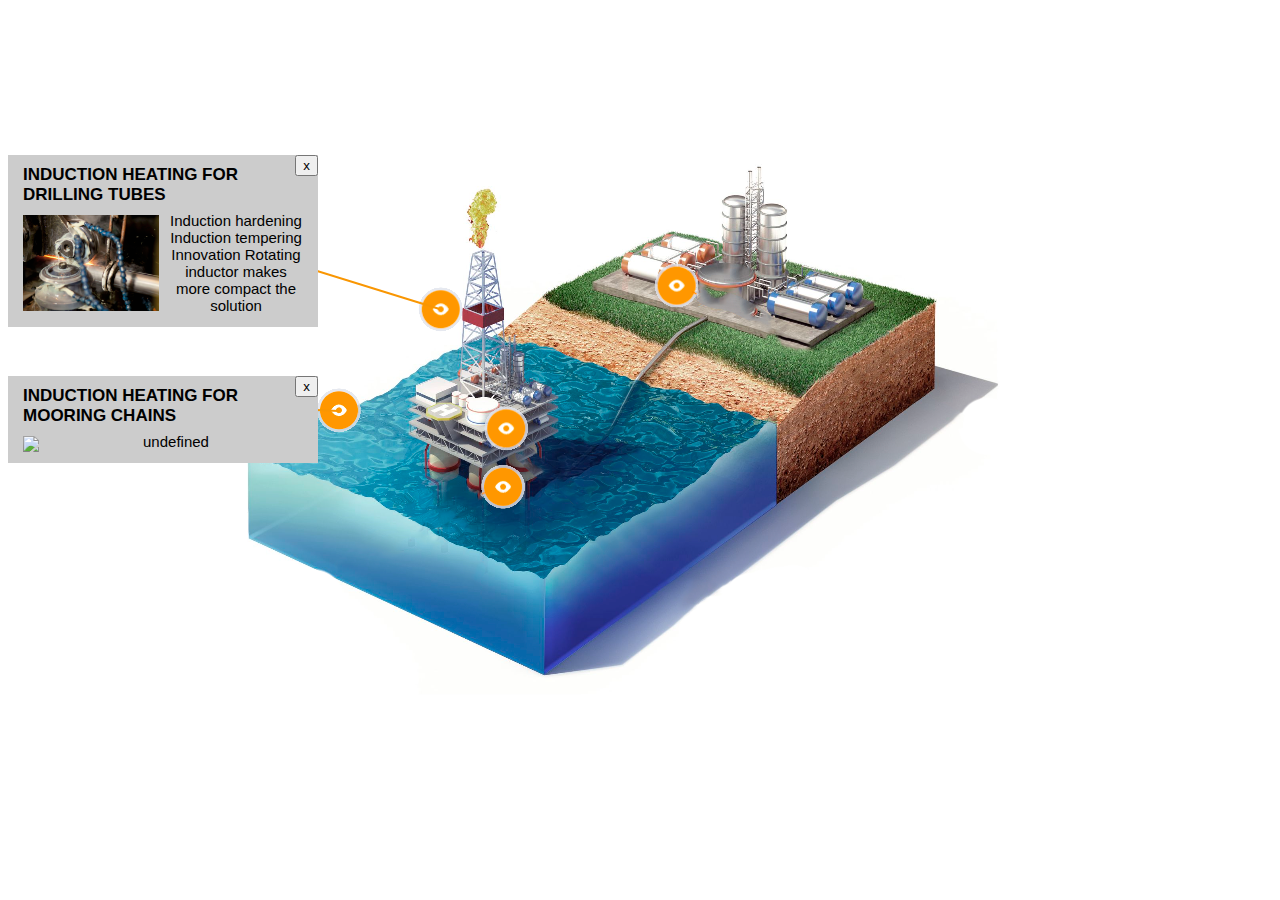
==== 02-MAP-CSS-Infografia/index.html @ ce50b2f8 "Infografia con CANVAS - first" ====
<!DOCTYPE html>
<html lang="en">


<head>
  <meta charset="UTF-8">
  <meta http-equiv="X-UA-Compatible" content="IE=edge">
  <meta name="viewport" content="width=device-width, initial-scale=1.0">
  <link rel="stylesheet" href="styles.css">
  <script src="https://code.jquery.com/jquery-3.6.0.min.js"></script>
  <title>Document</title>
</head>

<body>
  <div class="container">
    <img src="img-to-mao.png" usemap="#mapa">
    <canvas id="canvas" style="position:absolute; top:0; left:0;"></canvas>
    <map name="mapa">
      <area data-active="true" data-title="INDUCTION HEATING FOR DRILLING TUBES" data-index="1" data-img="induction-welded.png" data-applications="Induction hardening Induction tempering Innovation Rotating inductor makes more compact the solution"
        onclick="mostrarLineaYCaja(event, this, true)" title="INDUCTION HEATING FOR DRILLING TUBES" coords="392,159,23"
        shape="circle">

      <area data-active="true" data-title="INDUCTION HEATING FOR MOORING CHAINS" data-index="2"
        onclick="mostrarLineaYCaja(event, this, true)" title="INDUCTION HEATING FOR MOORING CHAINS" coords="291,261,25"
        shape="circle">

      <area data-active="true" data-title="INDUCTION HEATING FOR SEAMLESS TUBE" data-index="3"
        onclick="mostrarLineaYCaja(event, this, true)" title="INDUCTION HEATING FOR SEAMLESS TUBE" coords="460,278,26"
        shape="circle">

      <area data-active="true" data-title="INDUCTION HEATING FOR SUCKER RODS" data-index="4"
        onclick="mostrarLineaYCaja(event, this, true)" title="INDUCTION HEATING FOR SUCKER RODS" coords="455,338,24"
        shape="circle">

      <area data-active="true" data-title="INDUCTION HEATING FOR WELDED TUBE" data-index="5"
        onclick="mostrarLineaYCaja(event, this, true)" title="INDUCTION HEATING FOR WELDED TUBE" coords="629,134,24"
        shape="circle">
    </map>
  </div>


  <script>
    let container = document.querySelector(".container");
    let imgElement = document.querySelector("img");

    function getAreaCenterCoords(area) {
      let coordsStrArray = area.coords.split(",");
      let coordsIntArray = coordsStrArray.map((coord) => parseInt(coord));
      let imgRect = imgElement.getBoundingClientRect();

      return {
        x: coordsIntArray[0] + imgRect.left,
        y: coordsIntArray[1] + imgRect.top,
      };
    }

    function clickOnAreasSequentially() {
      let areas = document.querySelectorAll("area[data-index]");
      let index = 0;

      function clickNextArea() {
        if (index < areas.length) {
          let area = areas[index];

          let simulatedClickEvent = new MouseEvent("click", {
            bubbles: true,
            cancelable: true,
            view: window,
          });

          area.dispatchEvent(simulatedClickEvent, true);

          index++;
          setTimeout(clickNextArea, 500);
        }
      }

      clickNextArea();
    }

    window.addEventListener("load", clickOnAreasSequentially);

    let ultimaCajaTop = 25,
      lineas = [],
      cajas = {},
      ultimaCajaTopIzquierda = 25,
      ultimaCajaTopDerecha = 25;
    container = document.querySelector(".container");


    function createCloseButton(caja, area, index) {
      let closeButton = document.createElement('button');
      closeButton.innerHTML = 'x';
      closeButton.style.position = 'absolute';
      closeButton.style.top = '0';
      closeButton.style.right = '0';
      closeButton.onclick = function () {
        // Ocultar la caja
        caja.style.display = "none";
        // Eliminar la línea
        cajas[index].linea = null;
        // Redibujar las líneas
        redrawLines();
        // Reestablecer la propiedad active del área
        area.dataset.active = 'true';
      };
      caja.appendChild(closeButton);
    }

    function redrawLines() {
      let ctx = document.getElementById('canvas').getContext('2d');
      ctx.clearRect(0, 0, canvas.width, canvas.height);
      ctx.strokeStyle = '#F99602';
      ctx.lineWidth = 2;

      for (let index in cajas) {
        if (cajas[index].linea) {
          ctx.beginPath();
          ctx.moveTo(cajas[index].linea.inicioX, cajas[index].linea.inicioY);
          ctx.lineTo(cajas[index].linea.finalX, cajas[index].linea.finalY);
          ctx.stroke();
        }
      }
    }

    function mostrarLineaYCaja(event, area, simulated = false) {
      if (area.dataset.active === "false") return;
      area.dataset.active = 'false';

      let containerRect = container.getBoundingClientRect();

      let offsetX, offsetY;
      if (simulated) {
        let coords = getAreaCenterCoords(area);
        offsetX = coords.x - containerRect.left;
        offsetY = coords.y - containerRect.top;
      } else {
        offsetX = event.clientX - containerRect.left;
        offsetY = event.clientY - containerRect.top;
      }

      let box = container.querySelector(".pos-" + area.dataset.index);

      if (box) {
        box.style.display = "block";
        area.dataset.active = 'true';

        let finalX;
        if (event.clientX < container.getBoundingClientRect().left + container.offsetWidth / 2) {
          finalX = 0;
        } else {
          finalX = container.offsetWidth - 200;
        }

        // Actualizar la información de la línea en cajas
        cajas[area.dataset.index].linea = {
          inicioX: offsetX,
          inicioY: offsetY,
          finalX: finalX,
          finalY: cajas[area.dataset.index].elemento.offsetTop,
        };
        redrawLines();
      } else {
        let caja = document.createElement('div');
        caja.innerHTML = `
          <div class='content'>
            <span class='title'>${area.dataset.title}</span>
            <img src='${area.dataset.img}' />
            <div class='applications'>
              <span>${area.dataset.applications}</span>
            </div>
          </div>`;
        caja.style.position = 'absolute';
        caja.classList.add("pos-" + area.dataset.index, "box");
        let canvas = document.getElementById('canvas');
        canvas.width = container.offsetWidth;
        canvas.height = container.offsetHeight;

        let finalX;
        let usarTopIzquierda;
        if (offsetX < container.offsetWidth / 2) {
          finalX = 0;
          usarTopIzquierda = true;
        } else {
          finalX = container.offsetWidth - 200;
          usarTopIzquierda = false;
        }

        let topActual = usarTopIzquierda ? ultimaCajaTopIzquierda : ultimaCajaTopDerecha;

        cajas[area.dataset.index] = {
          elemento: caja,
          linea: { inicioX: offsetX, inicioY: offsetY, finalX: finalX, finalY: topActual },
        };

        createCloseButton(caja, area, area.dataset.index);
        redrawLines();

        topActual = topActual -20

        caja.style.left = finalX + 'px';
        caja.style.top = topActual + 'px';

        container.appendChild(caja);

        if (usarTopIzquierda) {
          ultimaCajaTopIzquierda += caja.offsetHeight + 100;
        } else {
          ultimaCajaTopDerecha += caja.offsetHeight + 100;
        }
      }
    }
  </script>
</body>

</html>
---- 02-MAP-CSS-Infografia/styles.css ----
:root {
    --topMov: 10px;
    --leftMov: 30px;
    --rightMov: 30px;
}

canvas {
    pointer-events: none;
}

.hidden {
    display: none;
}

area {
    cursor: pointer;
}

area[data-active="true"] {
    pointer-events: none !important;
}

.container {
    margin: 150px auto 0 auto;
    width: 100%;
    font-family: sans-serif;
    max-width: 1400px;
    position: relative;
    text-align: center;
}

/**** BOX *****/

.box {
    width: 100%;
    max-width: 280px;
    background: white;
    background: #ccc;
    padding: 10px 15px;
}

.box .title {
    font-size: 17px;
    font-weight: bold;
    width: calc(100% - 25px);
    background-color: transparent;
    grid-area: title;
    font-weight: bold;
    width: calc(100% - 25px);
    margin-bottom: 10px;
    text-align: left;
}

.box .content {
    display: grid;
    grid-template-areas:
        'title title'
        'img appl';
}

.box .content .applications {
    display: flex;
    padding-left: 10px;
    font-size: 15px;
    position: relative;
    grid-area: appl;
    top: -3px;
}

.box .content img {
    grid-area: img;
}


/****/
.container-text .close {
    position: absolute;
    right: 5px;
    top: 5px;
    cursor: pointer;
}
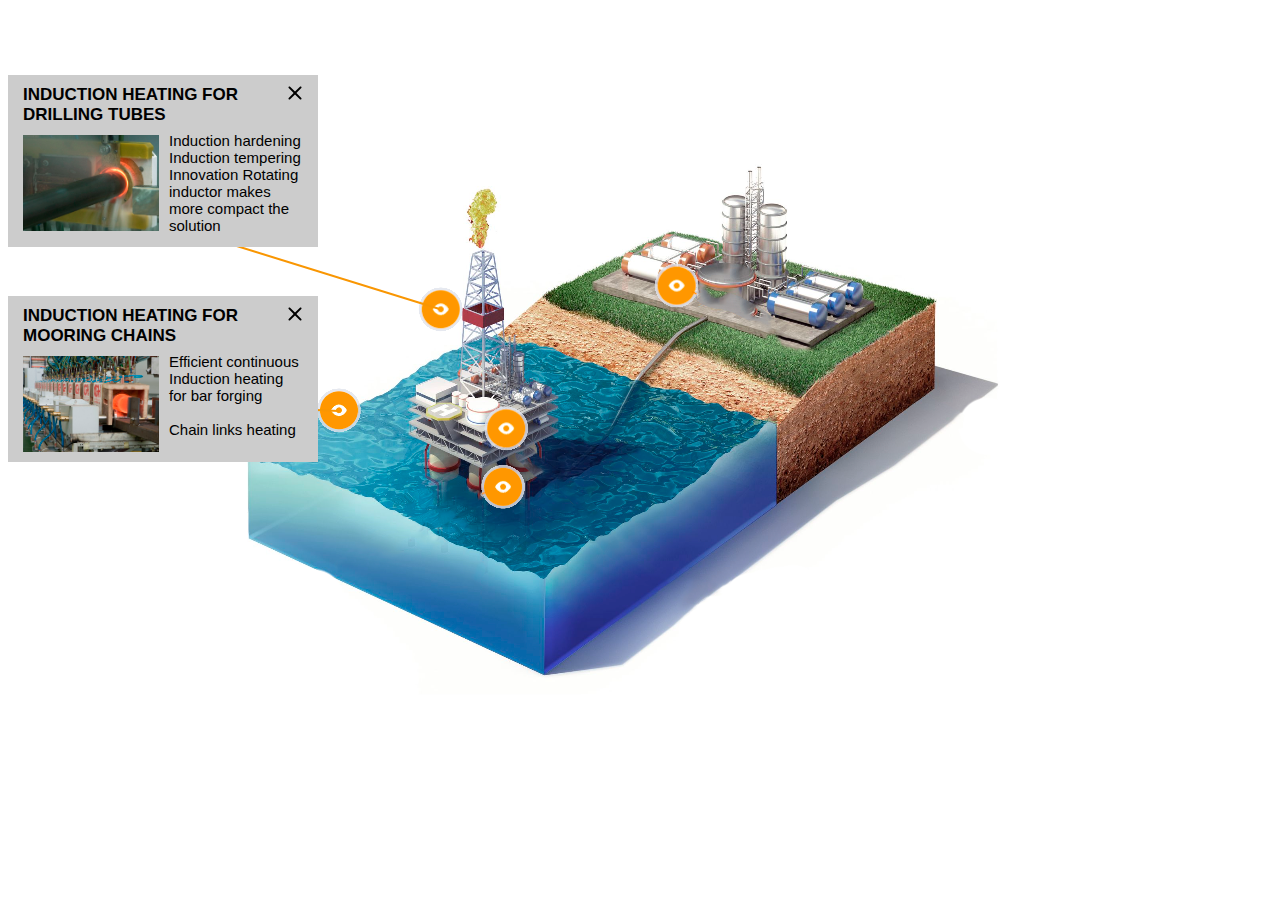
==== commit 0b4e99bc: "Añadido espaciado mejor y controlado mejor los puntos" ====
--- a/02-MAP-CSS-Infografia/index.html
+++ b/02-MAP-CSS-Infografia/index.html
@@ -12,29 +12,61 @@
 </head>
 
 <body>
+  <area target="" alt="" title="" href="" coords="395,160,22" shape="circle">
+  <area target="" alt="" title="" href="" coords="292,263,23" shape="circle">
+  <area target="" alt="" title="" href="" coords="461,279,23" shape="circle">
+  <area target="" alt="" title="" href="" coords="619,339,26" shape="circle">
+  <area target="" alt="" title="" href="" coords="629,137,26" shape="circle">
+
   <div class="container">
-    <img src="img-to-mao.png" usemap="#mapa">
+    <img src="img-maped.png" usemap="#mapa">
     <canvas id="canvas" style="position:absolute; top:0; left:0;"></canvas>
     <map name="mapa">
-      <area data-active="true" data-title="INDUCTION HEATING FOR DRILLING TUBES" data-index="1" data-img="induction-welded.png" data-applications="Induction hardening Induction tempering Innovation Rotating inductor makes more compact the solution"
-        onclick="mostrarLineaYCaja(event, this, true)" title="INDUCTION HEATING FOR DRILLING TUBES" coords="392,159,23"
-        shape="circle">
-
-      <area data-active="true" data-title="INDUCTION HEATING FOR MOORING CHAINS" data-index="2"
-        onclick="mostrarLineaYCaja(event, this, true)" title="INDUCTION HEATING FOR MOORING CHAINS" coords="291,261,25"
-        shape="circle">
-
-      <area data-active="true" data-title="INDUCTION HEATING FOR SEAMLESS TUBE" data-index="3"
-        onclick="mostrarLineaYCaja(event, this, true)" title="INDUCTION HEATING FOR SEAMLESS TUBE" coords="460,278,26"
-        shape="circle">
-
-      <area data-active="true" data-title="INDUCTION HEATING FOR SUCKER RODS" data-index="4"
-        onclick="mostrarLineaYCaja(event, this, true)" title="INDUCTION HEATING FOR SUCKER RODS" coords="455,338,24"
-        shape="circle">
-
-      <area data-active="true" data-title="INDUCTION HEATING FOR WELDED TUBE" data-index="5"
-        onclick="mostrarLineaYCaja(event, this, true)" title="INDUCTION HEATING FOR WELDED TUBE" coords="629,134,24"
-        shape="circle">
+      <area data-active="true" 
+        data-title="INDUCTION HEATING FOR DRILLING TUBES" 
+        data-index="1" 
+        data-img="induction-drilling.png" 
+        data-applications="Induction hardening Induction tempering Innovation Rotating inductor makes more compact the solution"
+        onclick="mostrarLineaYCaja(event, this, true)" title="INDUCTION HEATING FOR DRILLING TUBES" 
+        coords="392,159,23"
+        shape="circle">
+
+      <area data-active="true" 
+        data-title="INDUCTION HEATING FOR MOORING CHAINS" 
+        data-index="2"
+        data-img="induction-mooring.png" 
+        data-applications="Efficient continuous Induction heating for bar forging<br><br>Chain links heating"
+        onclick="mostrarLineaYCaja(event, this, true)" title="INDUCTION HEATING FOR MOORING CHAINS" 
+        coords="291,261,25"
+        shape="circle">
+
+      <area data-active="true" 
+        data-title="INDUCTION HEATING FOR WELDED TUBE" 
+        data-index="3"
+        data-img="induction-welded.png" 
+        data-applications=""
+        onclick="mostrarLineaYCaja(event, this, true)" title="INDUCTION HEATING FOR WELDED TUBE" 
+        coords="629,134,24"
+        shape="circle">
+
+      <area data-active="true" 
+        data-title="INDUCTION HEATING FOR SEAMLESS TUBE" 
+        data-index="4"
+        data-img="induction-seamless.png" 
+        data-applications=""
+        onclick="mostrarLineaYCaja(event, this, true)" title="INDUCTION HEATING FOR SEAMLESS TUBE" 
+        coords="460,278,26"
+        shape="circle">
+
+      <area data-active="true" 
+        data-title="INDUCTION HEATING FOR SUCKER RODS" 
+        data-index="5"
+        data-img="induction-welded.png" 
+        data-applications=""
+        onclick="mostrarLineaYCaja(event, this, true)" title="INDUCTION HEATING FOR SUCKER RODS" 
+        coords="454,338,22" 
+        shape="circle">
+
     </map>
   </div>
 
@@ -90,10 +122,8 @@
 
     function createCloseButton(caja, area, index) {
       let closeButton = document.createElement('button');
-      closeButton.innerHTML = 'x';
-      closeButton.style.position = 'absolute';
-      closeButton.style.top = '0';
-      closeButton.style.right = '0';
+      closeButton.innerHTML = `<svg xmlns="http://www.w3.org/2000/svg" height="24px" viewBox="0 0 24 24" width="24px" fill="#000000"><path d="M0 0h24v24H0V0z" fill="none"/><path d="M18.3 5.71c-.39-.39-1.02-.39-1.41 0L12 10.59 7.11 5.7c-.39-.39-1.02-.39-1.41 0-.39.39-.39 1.02 0 1.41L10.59 12 5.7 16.89c-.39.39-.39 1.02 0 1.41.39.39 1.02.39 1.41 0L12 13.41l4.89 4.89c.39.39 1.02.39 1.41 0 .39-.39.39-1.02 0-1.41L13.41 12l4.89-4.89c.38-.38.38-1.02 0-1.4z"/></svg>`;
+      closeButton.classList.add("close");
       closeButton.onclick = function () {
         // Ocultar la caja
         caja.style.display = "none";
@@ -178,7 +208,7 @@
 
         let finalX;
         let usarTopIzquierda;
-        if (offsetX < container.offsetWidth / 2) {
+        if (offsetX < container.offsetWidth / 2.5) {
           finalX = 0;
           usarTopIzquierda = true;
         } else {
@@ -196,7 +226,7 @@
         createCloseButton(caja, area, area.dataset.index);
         redrawLines();
 
-        topActual = topActual -20
+        topActual -= 100
 
         caja.style.left = finalX + 'px';
         caja.style.top = topActual + 'px';
@@ -206,7 +236,7 @@
         if (usarTopIzquierda) {
           ultimaCajaTopIzquierda += caja.offsetHeight + 100;
         } else {
-          ultimaCajaTopDerecha += caja.offsetHeight + 100;
+          ultimaCajaTopDerecha += caja.offsetHeight + 150;
         }
       }
     }
--- a/02-MAP-CSS-Infografia/styles.css
+++ b/02-MAP-CSS-Infografia/styles.css
@@ -65,18 +65,21 @@
     position: relative;
     grid-area: appl;
     top: -3px;
+    text-align: left;
 }
 
 .box .content img {
     grid-area: img;
 }
 
-
-/****/
-.container-text .close {
+.box .close {
     position: absolute;
     right: 5px;
     top: 5px;
     cursor: pointer;
+    background-color: transparent;
+    border: none;
 }
 
+/****/
+
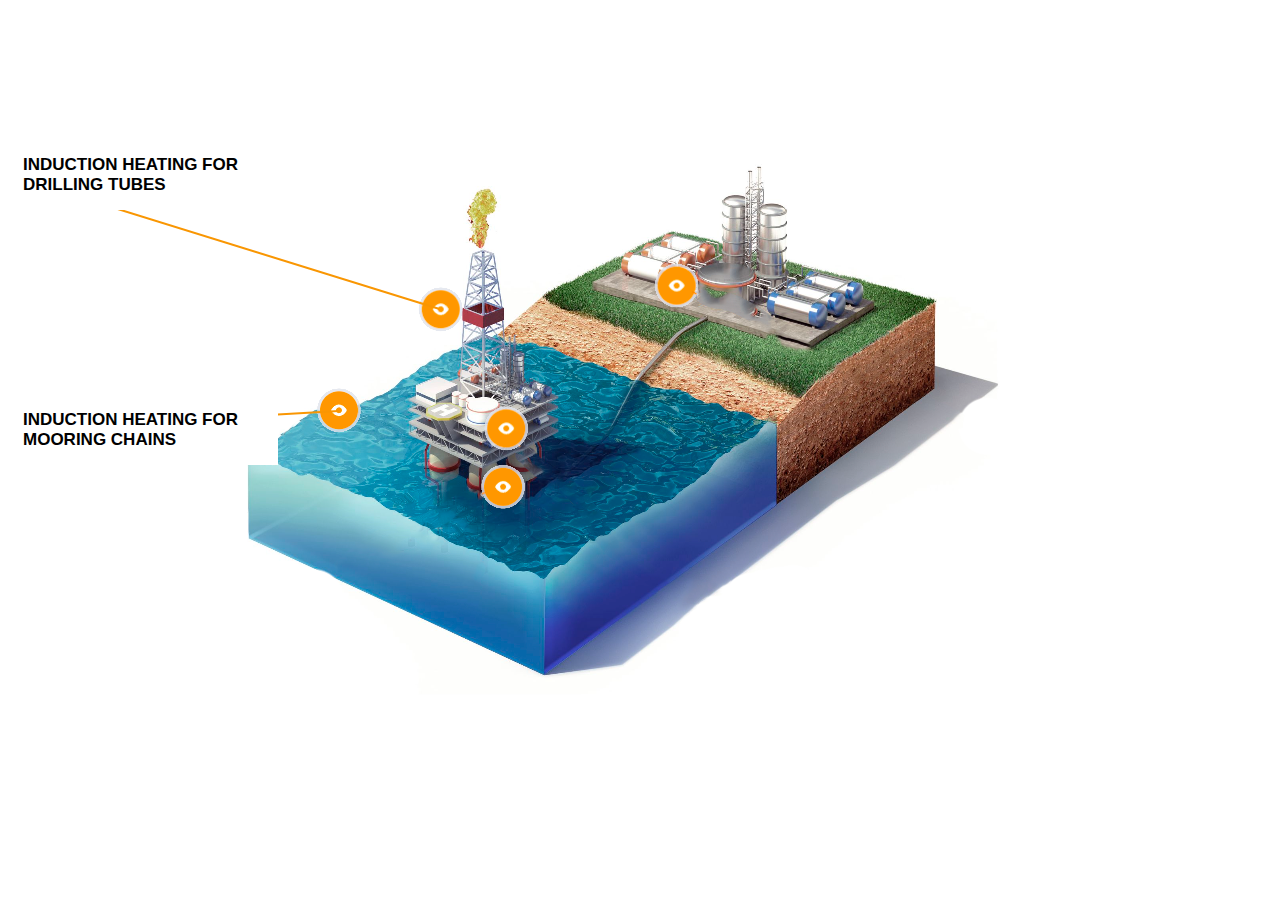
==== commit 481097bd: "Añadido contenido" ====
--- a/02-MAP-CSS-Infografia/index.html
+++ b/02-MAP-CSS-Infografia/index.html
@@ -44,7 +44,7 @@
         data-title="INDUCTION HEATING FOR WELDED TUBE" 
         data-index="3"
         data-img="induction-welded.png" 
-        data-applications=""
+        data-applications="Seam welding<br>Seam annealing<br>Hardening"
         onclick="mostrarLineaYCaja(event, this, true)" title="INDUCTION HEATING FOR WELDED TUBE" 
         coords="629,134,24"
         shape="circle">
@@ -53,7 +53,7 @@
         data-title="INDUCTION HEATING FOR SEAMLESS TUBE" 
         data-index="4"
         data-img="induction-seamless.png" 
-        data-applications=""
+        data-applications="Swagging preheating Hardening / Tempering Drying for coating Warming for coating"
         onclick="mostrarLineaYCaja(event, this, true)" title="INDUCTION HEATING FOR SEAMLESS TUBE" 
         coords="460,278,26"
         shape="circle">
@@ -62,7 +62,7 @@
         data-title="INDUCTION HEATING FOR SUCKER RODS" 
         data-index="5"
         data-img="induction-welded.png" 
-        data-applications=""
+        data-applications="Induction preheating for head forging<br><br>Induction hardening"
         onclick="mostrarLineaYCaja(event, this, true)" title="INDUCTION HEATING FOR SUCKER RODS" 
         coords="454,338,22" 
         shape="circle">
@@ -72,8 +72,9 @@
 
 
   <script>
-    let container = document.querySelector(".container");
-    let imgElement = document.querySelector("img");
+    let container = document.querySelector(".container"),
+      imgElement = document.querySelector("img"),
+      areas = document.querySelectorAll("map area").length;
 
     function getAreaCenterCoords(area) {
       let coordsStrArray = area.coords.split(",");
@@ -193,8 +194,8 @@
       } else {
         let caja = document.createElement('div');
         caja.innerHTML = `
+        <span class='title'>${area.dataset.title}</span>
           <div class='content'>
-            <span class='title'>${area.dataset.title}</span>
             <img src='${area.dataset.img}' />
             <div class='applications'>
               <span>${area.dataset.applications}</span>
@@ -202,6 +203,7 @@
           </div>`;
         caja.style.position = 'absolute';
         caja.classList.add("pos-" + area.dataset.index, "box");
+        caja.setAttribute("data-index", area.dataset.index);
         let canvas = document.getElementById('canvas');
         canvas.width = container.offsetWidth;
         canvas.height = container.offsetHeight;
@@ -234,12 +236,28 @@
         container.appendChild(caja);
 
         if (usarTopIzquierda) {
-          ultimaCajaTopIzquierda += caja.offsetHeight + 100;
+          ultimaCajaTopIzquierda += caja.offsetHeight + 70;
         } else {
-          ultimaCajaTopDerecha += caja.offsetHeight + 150;
-        }
-      }
-    }
+          ultimaCajaTopDerecha += caja.offsetHeight + 70;
+        }
+      }
+    }
+
+    setTimeout(()=>{
+      let areaToShow = document.querySelectorAll("[data-active='false']");
+      let boxes = document.querySelectorAll(".box");
+
+      areaToShow.forEach(area => {
+        area.addEventListener("click", e => {
+          let index = area.dataset.index;
+
+          boxes[index - 1].classList.add("open");
+
+        })
+      });
+    
+    }, 500 * areas)
+    
   </script>
 </body>
 
--- a/02-MAP-CSS-Infografia/styles.css
+++ b/02-MAP-CSS-Infografia/styles.css
@@ -34,9 +34,13 @@
 .box {
     width: 100%;
     max-width: 280px;
-    background: white;
+    background: transparent;
+    padding: 10px 15px;
+    min-height: 165px;
+}
+
+.box.open {
     background: #ccc;
-    padding: 10px 15px;
 }
 
 .box .title {
@@ -46,16 +50,24 @@
     background-color: transparent;
     grid-area: title;
     font-weight: bold;
-    width: calc(100% - 25px);
     margin-bottom: 10px;
     text-align: left;
+    display: block;
 }
 
 .box .content {
+    transition: all 0.5s ease-in-out;
+    visibility: hidden;
+    opacity: 0;
     display: grid;
     grid-template-areas:
         'title title'
         'img appl';
+}
+
+.box.open .content {
+    visibility: visible;
+    opacity: 1;
 }
 
 .box .content .applications {
@@ -79,7 +91,22 @@
     cursor: pointer;
     background-color: transparent;
     border: none;
+    visibility: hidden;
+    opacity: 0;
 }
 
-/****/
+.box.open .close {
+    visibility: visible;
+    opacity: 1;
+}
 
+.box:not(.open) .title {
+    position: relative;
+    top: 70px;
+    background: white;
+    padding-left: 25px;
+    margin-left: -25px;
+    padding-bottom: 15px;
+}
+
+
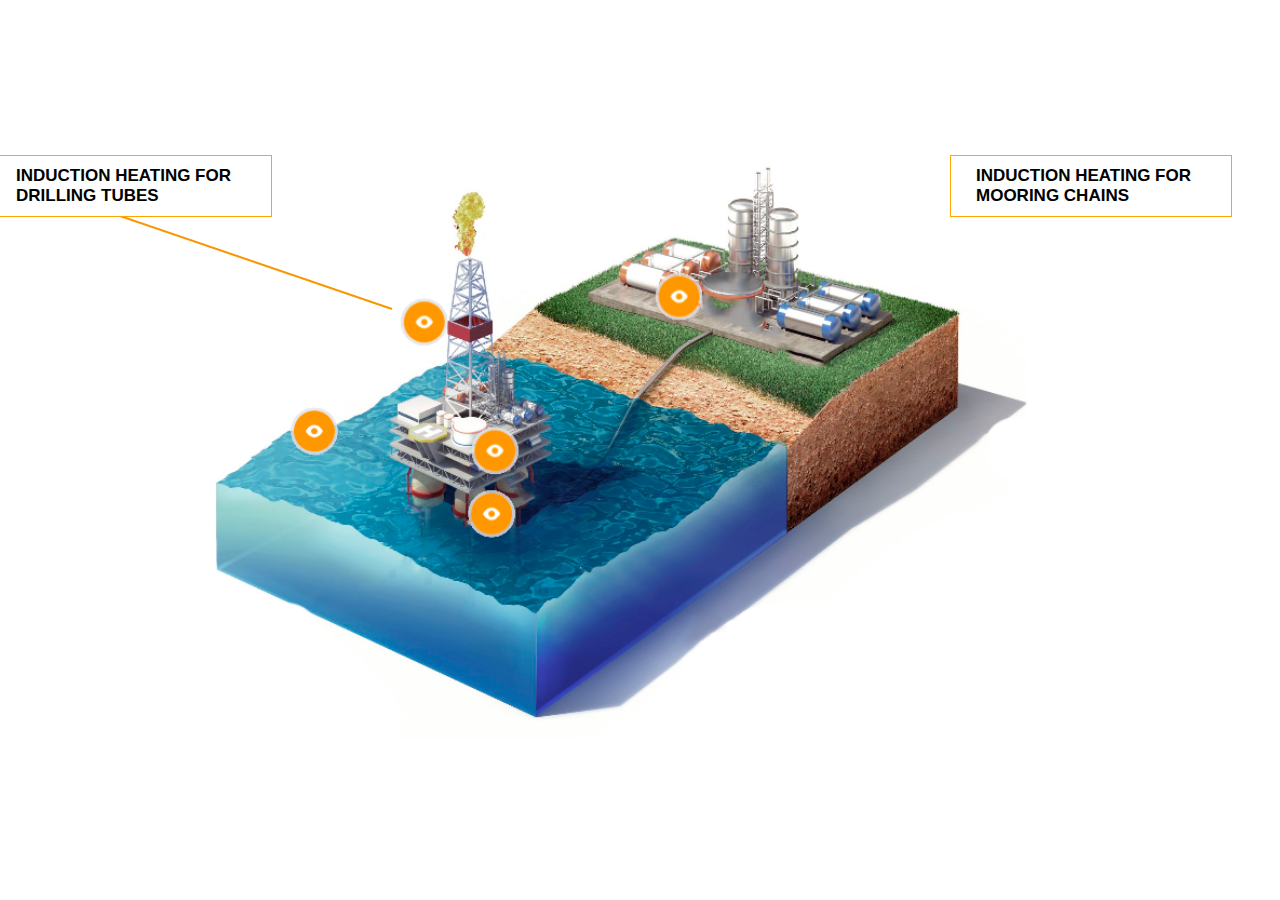
==== commit f1e66d41: "Añadida librería jquery rwdimage" ====
--- a/02-MAP-CSS-Infografia/index.html
+++ b/02-MAP-CSS-Infografia/index.html
@@ -7,7 +7,6 @@
   <meta http-equiv="X-UA-Compatible" content="IE=edge">
   <meta name="viewport" content="width=device-width, initial-scale=1.0">
   <link rel="stylesheet" href="styles.css">
-  <script src="https://code.jquery.com/jquery-3.6.0.min.js"></script>
   <title>Document</title>
 </head>
 
@@ -22,7 +21,7 @@
     <img src="img-maped.png" usemap="#mapa">
     <canvas id="canvas" style="position:absolute; top:0; left:0;"></canvas>
     <map name="mapa">
-      <area data-active="true" 
+      <area data-active="true" data-blocked="false"
         data-title="INDUCTION HEATING FOR DRILLING TUBES" 
         data-index="1" 
         data-img="induction-drilling.png" 
@@ -31,7 +30,7 @@
         coords="392,159,23"
         shape="circle">
 
-      <area data-active="true" 
+      <area data-active="true" data-blocked="false" 
         data-title="INDUCTION HEATING FOR MOORING CHAINS" 
         data-index="2"
         data-img="induction-mooring.png" 
@@ -40,7 +39,7 @@
         coords="291,261,25"
         shape="circle">
 
-      <area data-active="true" 
+      <area data-active="true" data-blocked="false" 
         data-title="INDUCTION HEATING FOR WELDED TUBE" 
         data-index="3"
         data-img="induction-welded.png" 
@@ -49,7 +48,7 @@
         coords="629,134,24"
         shape="circle">
 
-      <area data-active="true" 
+      <area data-active="true" data-blocked="false" 
         data-title="INDUCTION HEATING FOR SEAMLESS TUBE" 
         data-index="4"
         data-img="induction-seamless.png" 
@@ -58,7 +57,7 @@
         coords="460,278,26"
         shape="circle">
 
-      <area data-active="true" 
+      <area data-active="true" data-blocked="false" 
         data-title="INDUCTION HEATING FOR SUCKER RODS" 
         data-index="5"
         data-img="induction-welded.png" 
@@ -71,193 +70,205 @@
   </div>
 
 
-  <script>
-    let container = document.querySelector(".container"),
-      imgElement = document.querySelector("img"),
-      areas = document.querySelectorAll("map area").length;
-
-    function getAreaCenterCoords(area) {
-      let coordsStrArray = area.coords.split(",");
-      let coordsIntArray = coordsStrArray.map((coord) => parseInt(coord));
-      let imgRect = imgElement.getBoundingClientRect();
-
-      return {
-        x: coordsIntArray[0] + imgRect.left,
-        y: coordsIntArray[1] + imgRect.top,
+
+<script src="https://code.jquery.com/jquery-3.6.0.min.js"></script>
+<script src="js/jquery.rwdImageMaps.min.js"></script>
+<script>
+    $(document).ready(function(e) {
+      $('img[usemap]').rwdImageMaps();
+  });
+
+
+  let container = document.querySelector(".container"),
+    imgElement = document.querySelector("img"),
+    areas = document.querySelectorAll("map area").length;
+
+  function getAreaCenterCoords(area) {
+    let coordsStrArray = area.coords.split(",");
+    let coordsIntArray = coordsStrArray.map((coord) => parseInt(coord));
+    let imgRect = imgElement.getBoundingClientRect();
+
+    return {
+      x: coordsIntArray[0] + imgRect.left,
+      y: coordsIntArray[1] + imgRect.top,
+    };
+  }
+
+  function clickOnAreasSequentially() {
+    let areas = document.querySelectorAll("area[data-index]");
+    let index = 0;
+
+    function clickNextArea() {
+      if (index < areas.length) {
+        let area = areas[index];
+
+        let simulatedClickEvent = new MouseEvent("click", {
+          bubbles: true,
+          cancelable: true,
+          view: window,
+        });
+
+        area.dispatchEvent(simulatedClickEvent, true);
+
+        index++;
+        setTimeout(clickNextArea, 500);
+      }
+    }
+
+    clickNextArea();
+  }
+
+  window.addEventListener("load", clickOnAreasSequentially);
+
+  let ultimaCajaTop = 25,
+    lineas = [],
+    cajas = {},
+    ultimaCajaTopIzquierda = 25,
+    ultimaCajaTopDerecha = 25;
+  container = document.querySelector(".container");
+
+
+  function createCloseButton(caja, area, index) {
+    let closeButton = document.createElement('button');
+    closeButton.innerHTML = `<svg xmlns="http://www.w3.org/2000/svg" height="24px" viewBox="0 0 24 24" width="24px" fill="#000000"><path d="M0 0h24v24H0V0z" fill="none"/><path d="M18.3 5.71c-.39-.39-1.02-.39-1.41 0L12 10.59 7.11 5.7c-.39-.39-1.02-.39-1.41 0-.39.39-.39 1.02 0 1.41L10.59 12 5.7 16.89c-.39.39-.39 1.02 0 1.41.39.39 1.02.39 1.41 0L12 13.41l4.89 4.89c.39.39 1.02.39 1.41 0 .39-.39.39-1.02 0-1.41L13.41 12l4.89-4.89c.38-.38.38-1.02 0-1.4z"/></svg>`;
+    closeButton.classList.add("close");
+    closeButton.onclick = function () {
+      //Ocultar el contenido de la caja
+      closeButton.parentElement.classList.remove("open");
+      
+      // Ocultar la caja
+      //caja.style.display = "none";
+      // Eliminar la línea
+      //cajas[index].linea = null;
+      // Redibujar las líneas
+      //redrawLines();
+      // Reestablecer la propiedad active del área
+      area.dataset.blocked = "true";
+      area.dataset.active = 'true';
+    };
+    caja.appendChild(closeButton);
+  }
+
+  function redrawLines() {
+    let ctx = document.getElementById('canvas').getContext('2d');
+    ctx.clearRect(0, 0, canvas.width, canvas.height);
+    ctx.strokeStyle = '#F99602';
+    ctx.lineWidth = 2;
+
+    for (let index in cajas) {
+      if (cajas[index].linea) {
+        ctx.beginPath();
+        ctx.moveTo(cajas[index].linea.inicioX, cajas[index].linea.inicioY);
+        ctx.lineTo(cajas[index].linea.finalX, cajas[index].linea.finalY);
+        ctx.stroke();
+      }
+    }
+  }
+
+  function mostrarLineaYCaja(event, area, simulated = false) {
+    if (area.dataset.active === "false" || area.dataset.blocked === "true") return;
+    area.dataset.active = 'false';
+
+    let containerRect = container.getBoundingClientRect();
+
+    let offsetX, offsetY;
+    if (simulated) {
+      let coords = getAreaCenterCoords(area);
+      offsetX = coords.x - containerRect.left;
+      offsetY = coords.y - containerRect.top;
+    } else {
+      offsetX = event.clientX - containerRect.left;
+      offsetY = event.clientY - containerRect.top;
+    }
+
+    let box = container.querySelector(".pos-" + area.dataset.index);
+
+    if (box) {
+      box.style.display = "block";
+      area.dataset.active = 'true';
+
+      let finalX;
+      if (event.clientX < container.getBoundingClientRect().left + container.offsetWidth / 2) {
+        finalX = 0;
+      } else {
+        finalX = container.offsetWidth - 200;
+      }
+
+      // Actualizar la información de la línea en cajas
+      cajas[area.dataset.index].linea = {
+        inicioX: offsetX,
+        inicioY: offsetY,
+        finalX: finalX,
+        finalY: cajas[area.dataset.index].elemento.offsetTop,
       };
-    }
-
-    function clickOnAreasSequentially() {
-      let areas = document.querySelectorAll("area[data-index]");
-      let index = 0;
-
-      function clickNextArea() {
-        if (index < areas.length) {
-          let area = areas[index];
-
-          let simulatedClickEvent = new MouseEvent("click", {
-            bubbles: true,
-            cancelable: true,
-            view: window,
-          });
-
-          area.dispatchEvent(simulatedClickEvent, true);
-
-          index++;
-          setTimeout(clickNextArea, 500);
-        }
-      }
-
-      clickNextArea();
-    }
-
-    window.addEventListener("load", clickOnAreasSequentially);
-
-    let ultimaCajaTop = 25,
-      lineas = [],
-      cajas = {},
-      ultimaCajaTopIzquierda = 25,
-      ultimaCajaTopDerecha = 25;
-    container = document.querySelector(".container");
-
-
-    function createCloseButton(caja, area, index) {
-      let closeButton = document.createElement('button');
-      closeButton.innerHTML = `<svg xmlns="http://www.w3.org/2000/svg" height="24px" viewBox="0 0 24 24" width="24px" fill="#000000"><path d="M0 0h24v24H0V0z" fill="none"/><path d="M18.3 5.71c-.39-.39-1.02-.39-1.41 0L12 10.59 7.11 5.7c-.39-.39-1.02-.39-1.41 0-.39.39-.39 1.02 0 1.41L10.59 12 5.7 16.89c-.39.39-.39 1.02 0 1.41.39.39 1.02.39 1.41 0L12 13.41l4.89 4.89c.39.39 1.02.39 1.41 0 .39-.39.39-1.02 0-1.41L13.41 12l4.89-4.89c.38-.38.38-1.02 0-1.4z"/></svg>`;
-      closeButton.classList.add("close");
-      closeButton.onclick = function () {
-        // Ocultar la caja
-        caja.style.display = "none";
-        // Eliminar la línea
-        cajas[index].linea = null;
-        // Redibujar las líneas
-        redrawLines();
-        // Reestablecer la propiedad active del área
-        area.dataset.active = 'true';
+      redrawLines();
+    } else {
+      let caja = document.createElement('div');
+      caja.innerHTML = `
+      <span class='title'>${area.dataset.title}</span>
+        <div class='content'>
+          <img src='${area.dataset.img}' />
+          <div class='applications'>
+            <span>${area.dataset.applications}</span>
+          </div>
+        </div>`;
+      caja.style.position = 'absolute';
+      caja.classList.add("pos-" + area.dataset.index, "box");
+      caja.setAttribute("data-index", area.dataset.index);
+      let canvas = document.getElementById('canvas');
+      canvas.width = container.offsetWidth;
+      canvas.height = container.offsetHeight;
+
+      let finalX;
+      let usarTopIzquierda;
+      if (offsetX < container.offsetWidth / 2.8) {
+        finalX = 0;
+        usarTopIzquierda = true;
+      } else {
+        finalX = container.offsetWidth - 320;
+        usarTopIzquierda = false;
+      }
+
+      let topActual = usarTopIzquierda ? ultimaCajaTopIzquierda : ultimaCajaTopDerecha;
+
+      cajas[area.dataset.index] = {
+        elemento: caja,
+        linea: { inicioX: offsetX, inicioY: offsetY, finalX: finalX, finalY: topActual },
       };
-      caja.appendChild(closeButton);
-    }
-
-    function redrawLines() {
-      let ctx = document.getElementById('canvas').getContext('2d');
-      ctx.clearRect(0, 0, canvas.width, canvas.height);
-      ctx.strokeStyle = '#F99602';
-      ctx.lineWidth = 2;
-
-      for (let index in cajas) {
-        if (cajas[index].linea) {
-          ctx.beginPath();
-          ctx.moveTo(cajas[index].linea.inicioX, cajas[index].linea.inicioY);
-          ctx.lineTo(cajas[index].linea.finalX, cajas[index].linea.finalY);
-          ctx.stroke();
-        }
-      }
-    }
-
-    function mostrarLineaYCaja(event, area, simulated = false) {
-      if (area.dataset.active === "false") return;
-      area.dataset.active = 'false';
-
-      let containerRect = container.getBoundingClientRect();
-
-      let offsetX, offsetY;
-      if (simulated) {
-        let coords = getAreaCenterCoords(area);
-        offsetX = coords.x - containerRect.left;
-        offsetY = coords.y - containerRect.top;
+
+      createCloseButton(caja, area, area.dataset.index);
+      redrawLines();
+
+      topActual -= 100
+
+      caja.style.left = finalX + 'px';
+      caja.style.top = topActual + 'px';
+
+      container.appendChild(caja);
+
+      if (usarTopIzquierda) {
+        ultimaCajaTopIzquierda += caja.offsetHeight + 70;
       } else {
-        offsetX = event.clientX - containerRect.left;
-        offsetY = event.clientY - containerRect.top;
-      }
-
-      let box = container.querySelector(".pos-" + area.dataset.index);
-
-      if (box) {
-        box.style.display = "block";
-        area.dataset.active = 'true';
-
-        let finalX;
-        if (event.clientX < container.getBoundingClientRect().left + container.offsetWidth / 2) {
-          finalX = 0;
-        } else {
-          finalX = container.offsetWidth - 200;
-        }
-
-        // Actualizar la información de la línea en cajas
-        cajas[area.dataset.index].linea = {
-          inicioX: offsetX,
-          inicioY: offsetY,
-          finalX: finalX,
-          finalY: cajas[area.dataset.index].elemento.offsetTop,
-        };
-        redrawLines();
-      } else {
-        let caja = document.createElement('div');
-        caja.innerHTML = `
-        <span class='title'>${area.dataset.title}</span>
-          <div class='content'>
-            <img src='${area.dataset.img}' />
-            <div class='applications'>
-              <span>${area.dataset.applications}</span>
-            </div>
-          </div>`;
-        caja.style.position = 'absolute';
-        caja.classList.add("pos-" + area.dataset.index, "box");
-        caja.setAttribute("data-index", area.dataset.index);
-        let canvas = document.getElementById('canvas');
-        canvas.width = container.offsetWidth;
-        canvas.height = container.offsetHeight;
-
-        let finalX;
-        let usarTopIzquierda;
-        if (offsetX < container.offsetWidth / 2.5) {
-          finalX = 0;
-          usarTopIzquierda = true;
-        } else {
-          finalX = container.offsetWidth - 200;
-          usarTopIzquierda = false;
-        }
-
-        let topActual = usarTopIzquierda ? ultimaCajaTopIzquierda : ultimaCajaTopDerecha;
-
-        cajas[area.dataset.index] = {
-          elemento: caja,
-          linea: { inicioX: offsetX, inicioY: offsetY, finalX: finalX, finalY: topActual },
-        };
-
-        createCloseButton(caja, area, area.dataset.index);
-        redrawLines();
-
-        topActual -= 100
-
-        caja.style.left = finalX + 'px';
-        caja.style.top = topActual + 'px';
-
-        container.appendChild(caja);
-
-        if (usarTopIzquierda) {
-          ultimaCajaTopIzquierda += caja.offsetHeight + 70;
-        } else {
-          ultimaCajaTopDerecha += caja.offsetHeight + 70;
-        }
-      }
-    }
-
-    setTimeout(()=>{
-      let areaToShow = document.querySelectorAll("[data-active='false']");
-      let boxes = document.querySelectorAll(".box");
-
-      areaToShow.forEach(area => {
-        area.addEventListener("click", e => {
-          let index = area.dataset.index;
-
-          boxes[index - 1].classList.add("open");
-
-        })
-      });
-    
-    }, 500 * areas)
-    
+        ultimaCajaTopDerecha += caja.offsetHeight + 70;
+      }
+    }
+  }
+
+  setTimeout(()=>{
+    let areaToShow = document.querySelectorAll("[data-active='false']");
+    let boxes = document.querySelectorAll(".box");
+
+    areaToShow.forEach(area => {
+      area.addEventListener("click", e => {
+        let index = area.dataset.index;
+
+        boxes[index - 1].classList.add("open");
+
+      })
+    });
+  
+  }, 500 * areas)
+  
   </script>
 </body>
 
--- a/02-MAP-CSS-Infografia/styles.css
+++ b/02-MAP-CSS-Infografia/styles.css
@@ -25,8 +25,17 @@
     width: 100%;
     font-family: sans-serif;
     max-width: 1400px;
-    position: relative;
+    position: absolute;
     text-align: center;
+    top: 0;
+    bottom: 0;
+    left: 0;
+    right: 0;
+}
+
+.container img {
+    width: 100%;
+    height: auto;
 }
 
 /**** BOX *****/
@@ -56,7 +65,7 @@
 }
 
 .box .content {
-    transition: all 0.5s ease-in-out;
+    transition: all 0.1s ease-in-out;
     visibility: hidden;
     opacity: 0;
     display: grid;
@@ -106,7 +115,9 @@
     background: white;
     padding-left: 25px;
     margin-left: -25px;
-    padding-bottom: 15px;
+    padding-bottom: 10px;
+    padding-top: 10px;
+    border: 1px solid orange;
 }
 
 
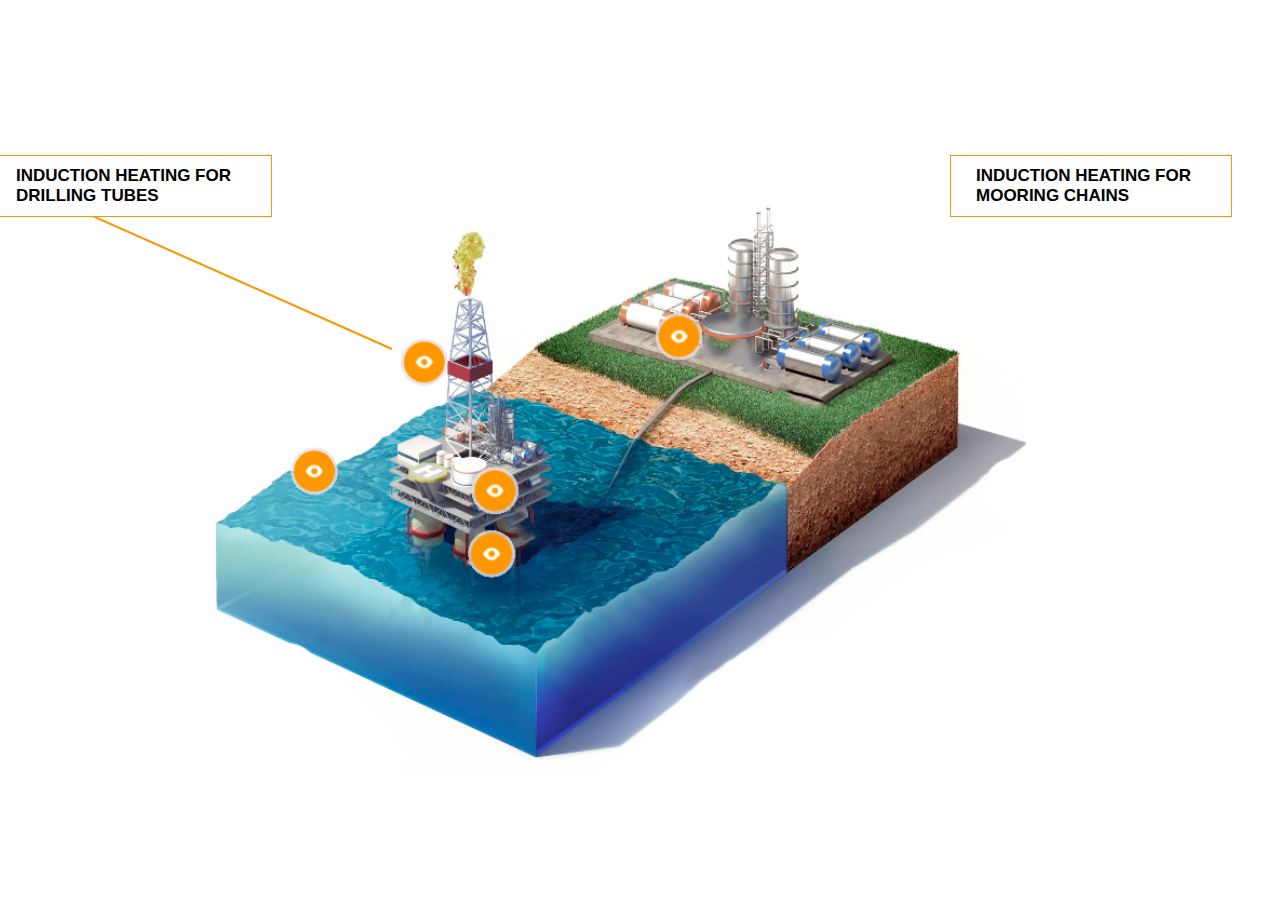
==== commit ccda534f: "Añadido botón para ver todos desplegados u ocultarlos" ====
--- a/02-MAP-CSS-Infografia/index.html
+++ b/02-MAP-CSS-Infografia/index.html
@@ -18,6 +18,10 @@
   <area target="" alt="" title="" href="" coords="629,137,26" shape="circle">
 
   <div class="container">
+    <button class="showAll">
+      <span class="show">Ver todos</span>
+      <span class="hide">Ocultar todos</span>
+    </button>
     <img src="img-maped.png" usemap="#mapa">
     <canvas id="canvas" style="position:absolute; top:0; left:0;"></canvas>
     <map name="mapa">
@@ -255,19 +259,37 @@
   }
 
   setTimeout(()=>{
-    let areaToShow = document.querySelectorAll("[data-active='false']");
-    let boxes = document.querySelectorAll(".box");
+    let areaToShow = document.querySelectorAll("[data-active='false']"),
+      boxes = document.querySelectorAll(".box");
 
     areaToShow.forEach(area => {
       area.addEventListener("click", e => {
         let index = area.dataset.index;
-
         boxes[index - 1].classList.add("open");
-
       })
     });
+
+    showBtn(boxes);
   
-  }, 500 * areas)
+  }, 500 * areas);
+
+  function showBtn(boxes) {
+    let btnShowAll = document.querySelector("button.showAll");
+    btnShowAll.classList.add("open");
+    btnShowAll.addEventListener("click", e=> {
+    boxes.forEach(box => {
+      if(box.classList.contains("open")){
+        box.classList.remove("open");
+        btnShowAll.classList.remove("show");
+      } else {
+        box.classList.add("open");
+        btnShowAll.classList.add("show");
+      }
+    });
+  })
+  }
+
+  
   
   </script>
 </body>
--- a/02-MAP-CSS-Infografia/styles.css
+++ b/02-MAP-CSS-Infografia/styles.css
@@ -36,6 +36,40 @@
 .container img {
     width: 100%;
     height: auto;
+}
+
+.container button.showAll {
+    border: 1px solid #f99602;
+    background: none;
+    padding: 0 20px;
+    height: 40px;
+    font-size: 16px;
+    font-family: sans-serif;
+    cursor: pointer;
+    font-weight: bold;
+    visibility: hidden;
+    opacity: 0;
+    transition: all 0.3s ease-in-out;
+    width: 150px;
+}
+
+.container button.showAll.open {
+    visibility: visible;
+    opacity: 1;
+}
+
+.container button.showAll:hover {
+    background: #f99602;
+    color: white;
+}
+
+.container button.showAll.show .show,
+.container button.showAll:not(.show) .hide {
+    display: none;
+}
+
+.container button.showAll.show .hide {
+    display: block;
 }
 
 /**** BOX *****/
@@ -117,7 +151,7 @@
     margin-left: -25px;
     padding-bottom: 10px;
     padding-top: 10px;
-    border: 1px solid orange;
+    border: 1px solid #f99602;
 }
 
 
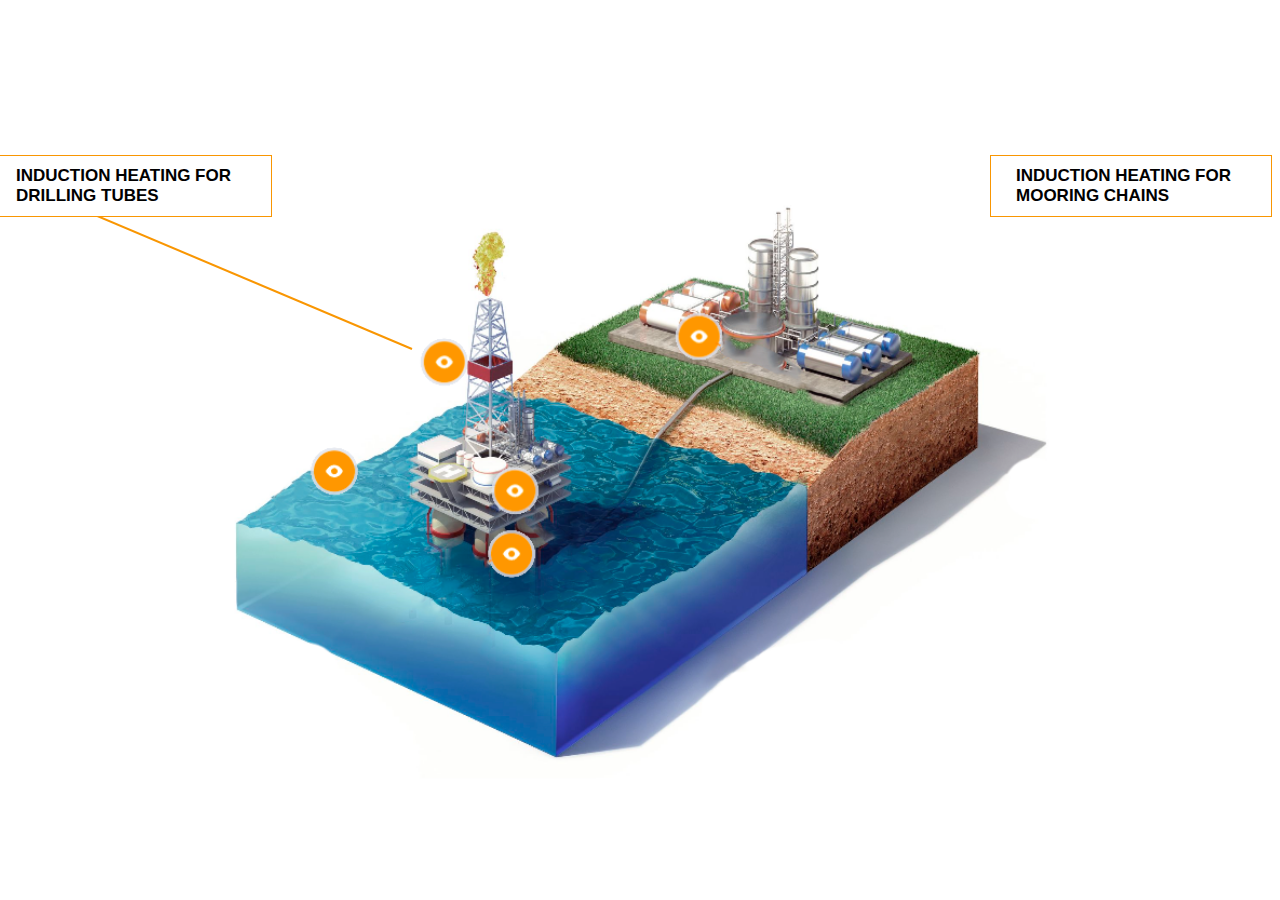
==== commit 27744671: "Modo movil realizado" ====
--- a/02-MAP-CSS-Infografia/index.html
+++ b/02-MAP-CSS-Infografia/index.html
@@ -22,13 +22,18 @@
       <span class="show">Ver todos</span>
       <span class="hide">Ocultar todos</span>
     </button>
-    <img src="img-maped.png" usemap="#mapa">
+    <!--<img src="img/img-maped.png" usemap="#mapa">-->
+    <picture>
+      <source srcset="img/img-maped-mob.png"
+              media="(max-width: 768px)">
+      <img src="img/img-maped.png" usemap="#mapa">
+    </picture>
     <canvas id="canvas" style="position:absolute; top:0; left:0;"></canvas>
     <map name="mapa">
       <area data-active="true" data-blocked="false"
         data-title="INDUCTION HEATING FOR DRILLING TUBES" 
         data-index="1" 
-        data-img="induction-drilling.png" 
+        data-img="img/induction-drilling.png" 
         data-applications="Induction hardening Induction tempering Innovation Rotating inductor makes more compact the solution"
         onclick="mostrarLineaYCaja(event, this, true)" title="INDUCTION HEATING FOR DRILLING TUBES" 
         coords="392,159,23"
@@ -37,8 +42,8 @@
       <area data-active="true" data-blocked="false" 
         data-title="INDUCTION HEATING FOR MOORING CHAINS" 
         data-index="2"
-        data-img="induction-mooring.png" 
-        data-applications="Efficient continuous Induction heating for bar forging<br><br>Chain links heating"
+        data-img="img/induction-mooring.png" 
+        data-applications="Efficient continuous Induction heating for bar forging<br>Chain links heating"
         onclick="mostrarLineaYCaja(event, this, true)" title="INDUCTION HEATING FOR MOORING CHAINS" 
         coords="291,261,25"
         shape="circle">
@@ -46,7 +51,7 @@
       <area data-active="true" data-blocked="false" 
         data-title="INDUCTION HEATING FOR WELDED TUBE" 
         data-index="3"
-        data-img="induction-welded.png" 
+        data-img="img/induction-welded.png" 
         data-applications="Seam welding<br>Seam annealing<br>Hardening"
         onclick="mostrarLineaYCaja(event, this, true)" title="INDUCTION HEATING FOR WELDED TUBE" 
         coords="629,134,24"
@@ -55,7 +60,7 @@
       <area data-active="true" data-blocked="false" 
         data-title="INDUCTION HEATING FOR SEAMLESS TUBE" 
         data-index="4"
-        data-img="induction-seamless.png" 
+        data-img="img/induction-seamless.png" 
         data-applications="Swagging preheating Hardening / Tempering Drying for coating Warming for coating"
         onclick="mostrarLineaYCaja(event, this, true)" title="INDUCTION HEATING FOR SEAMLESS TUBE" 
         coords="460,278,26"
@@ -64,13 +69,13 @@
       <area data-active="true" data-blocked="false" 
         data-title="INDUCTION HEATING FOR SUCKER RODS" 
         data-index="5"
-        data-img="induction-welded.png" 
-        data-applications="Induction preheating for head forging<br><br>Induction hardening"
+        data-img="img/induction-welded.png" 
+        data-applications="Induction preheating for head forging<br>Induction hardening"
         onclick="mostrarLineaYCaja(event, this, true)" title="INDUCTION HEATING FOR SUCKER RODS" 
         coords="454,338,22" 
         shape="circle">
-
     </map>
+    <div class="container-mobile"></div>
   </div>
 
 
@@ -78,7 +83,9 @@
 <script src="https://code.jquery.com/jquery-3.6.0.min.js"></script>
 <script src="js/jquery.rwdImageMaps.min.js"></script>
 <script>
-    $(document).ready(function(e) {
+
+if (window.matchMedia("(min-width: 768px)").matches) {
+  $(document).ready(function(e) {
       $('img[usemap]').rwdImageMaps();
   });
 
@@ -276,21 +283,67 @@
   function showBtn(boxes) {
     let btnShowAll = document.querySelector("button.showAll");
     btnShowAll.classList.add("open");
-    btnShowAll.addEventListener("click", e=> {
-    boxes.forEach(box => {
+    btnShowAll.addEventListener("click", e => {
+      if(e.target.matches(".show")){
+        boxes.forEach(box => {
+          box.classList.add("open");
+          btnShowAll.classList.add("show");
+        });
+      }
+      if(e.target.matches(".hide")){
+        boxes.forEach(box => {
+          box.classList.remove("open");
+            btnShowAll.classList.remove("show");
+        });
+      }
+    })
+  }
+} else {
+  const d = document;
+  let infoAreas = d.querySelectorAll("map area"),
+    $fragment = d.createDocumentFragment(),
+    $container = d.querySelector(".container-mobile"),
+    $template = d.createElement('div');
+
+  $template.className = 'box';
+
+  infoAreas.forEach(area => {
+    $template.innerHTML = `
+      <div class='wrap-title'>
+        <span class='index'>${area.dataset.index}</span>
+        <span class='title'>${area.dataset.title}</span>
+      </div>
+      <div class='content'>
+          <img src='${area.dataset.img}'>
+          <div class='applications'>
+            <span>${area.dataset.applications}</span>
+          </div>
+      </div>
+    `;
+    let $clone = d.importNode($template, true);
+    $fragment.appendChild($clone);
+  });
+
+  $container.appendChild($fragment);
+
+  let boxes = $container.querySelectorAll(".box");
+
+  boxes.forEach(box => {
+    box.addEventListener("click", e => {
       if(box.classList.contains("open")){
-        box.classList.remove("open");
-        btnShowAll.classList.remove("show");
+        box.classList.remove("open")
       } else {
-        box.classList.add("open");
-        btnShowAll.classList.add("show");
-      }
-    });
-  })
-  }
-
-  
-  
+        box.classList.add("open")
+      }
+    })
+  });
+
+
+
+
+
+}
+    
   </script>
 </body>
 
--- a/02-MAP-CSS-Infografia/styles.css
+++ b/02-MAP-CSS-Infografia/styles.css
@@ -31,6 +31,7 @@
     bottom: 0;
     left: 0;
     right: 0;
+    padding: 0 20px;
 }
 
 .container img {
@@ -46,7 +47,7 @@
     font-size: 16px;
     font-family: sans-serif;
     cursor: pointer;
-    font-weight: bold;
+    font-weight: 500;
     visibility: hidden;
     opacity: 0;
     transition: all 0.3s ease-in-out;
@@ -74,19 +75,20 @@
 
 /**** BOX *****/
 
-.box {
+.container > .box {
     width: 100%;
     max-width: 280px;
     background: transparent;
     padding: 10px 15px;
-    min-height: 165px;
-}
-
-.box.open {
+    min-height: 125px;
+}
+
+.container > .box.open {
     background: #ccc;
 }
 
-.box .title {
+.container > .box .title,
+.container-mobile .box .title {
     font-size: 17px;
     font-weight: bold;
     width: calc(100% - 25px);
@@ -98,7 +100,16 @@
     display: block;
 }
 
-.box .content {
+.container > .box .title {
+    width: calc(100% - 25px);
+}
+
+.container-mobile .title {
+    width: 100%;
+    margin: 0!important;
+}
+
+.container > .box .content {
     transition: all 0.1s ease-in-out;
     visibility: hidden;
     opacity: 0;
@@ -108,12 +119,12 @@
         'img appl';
 }
 
-.box.open .content {
+.container > .box.open .content {
     visibility: visible;
     opacity: 1;
 }
 
-.box .content .applications {
+.container > .box .content .applications {
     display: flex;
     padding-left: 10px;
     font-size: 15px;
@@ -123,11 +134,11 @@
     text-align: left;
 }
 
-.box .content img {
+.container > .box .content img {
     grid-area: img;
 }
 
-.box .close {
+.container > .box .close {
     position: absolute;
     right: 5px;
     top: 5px;
@@ -138,12 +149,12 @@
     opacity: 0;
 }
 
-.box.open .close {
+.container > .box.open .close {
     visibility: visible;
     opacity: 1;
 }
 
-.box:not(.open) .title {
+.container > .box:not(.open) .title {
     position: relative;
     top: 70px;
     background: white;
@@ -154,4 +165,67 @@
     border: 1px solid #f99602;
 }
 
-
+@media (max-width: 900px) {
+
+    .container button.showAll {
+        position: relative;
+        top: -140px;
+    }
+
+}
+
+@media (max-width: 768px) {
+
+    .container {
+        margin-top: 30px;
+    }
+
+    .container .container-mobile {
+        display: flex;
+        flex-direction: column;
+        gap: 0px;
+    }
+
+    .container .container-mobile .box {
+        border-bottom: 1px solid #f99602;
+        padding: 10px 15px;
+    }
+
+    .container .container-mobile .box .wrap-title {
+        display: flex;
+        gap: 10px;
+    }
+
+    .container .container-mobile .box .wrap-title span.index {
+        font-weight: bold;
+        font-size: 18px;
+    }
+
+    .container .container-mobile .box .content {
+        transition: all 0.1s ease-in-out;
+        visibility: hidden;
+        opacity: 0;
+        display: grid;
+        grid-template-areas:
+            'title title'
+            'img appl';
+    }
+
+    .container .container-mobile .box:not(.open) .content {
+        height: 0;
+    }
+
+    .container .container-mobile .box.open .content {
+        visibility: visible;
+        opacity: 1;
+        height: auto;
+        margin-top: 10px;
+    }
+
+    .container .container-mobile .box .applications span {
+        text-align: left;
+        display: block;
+        padding-left: 10px;
+    }
+
+}
